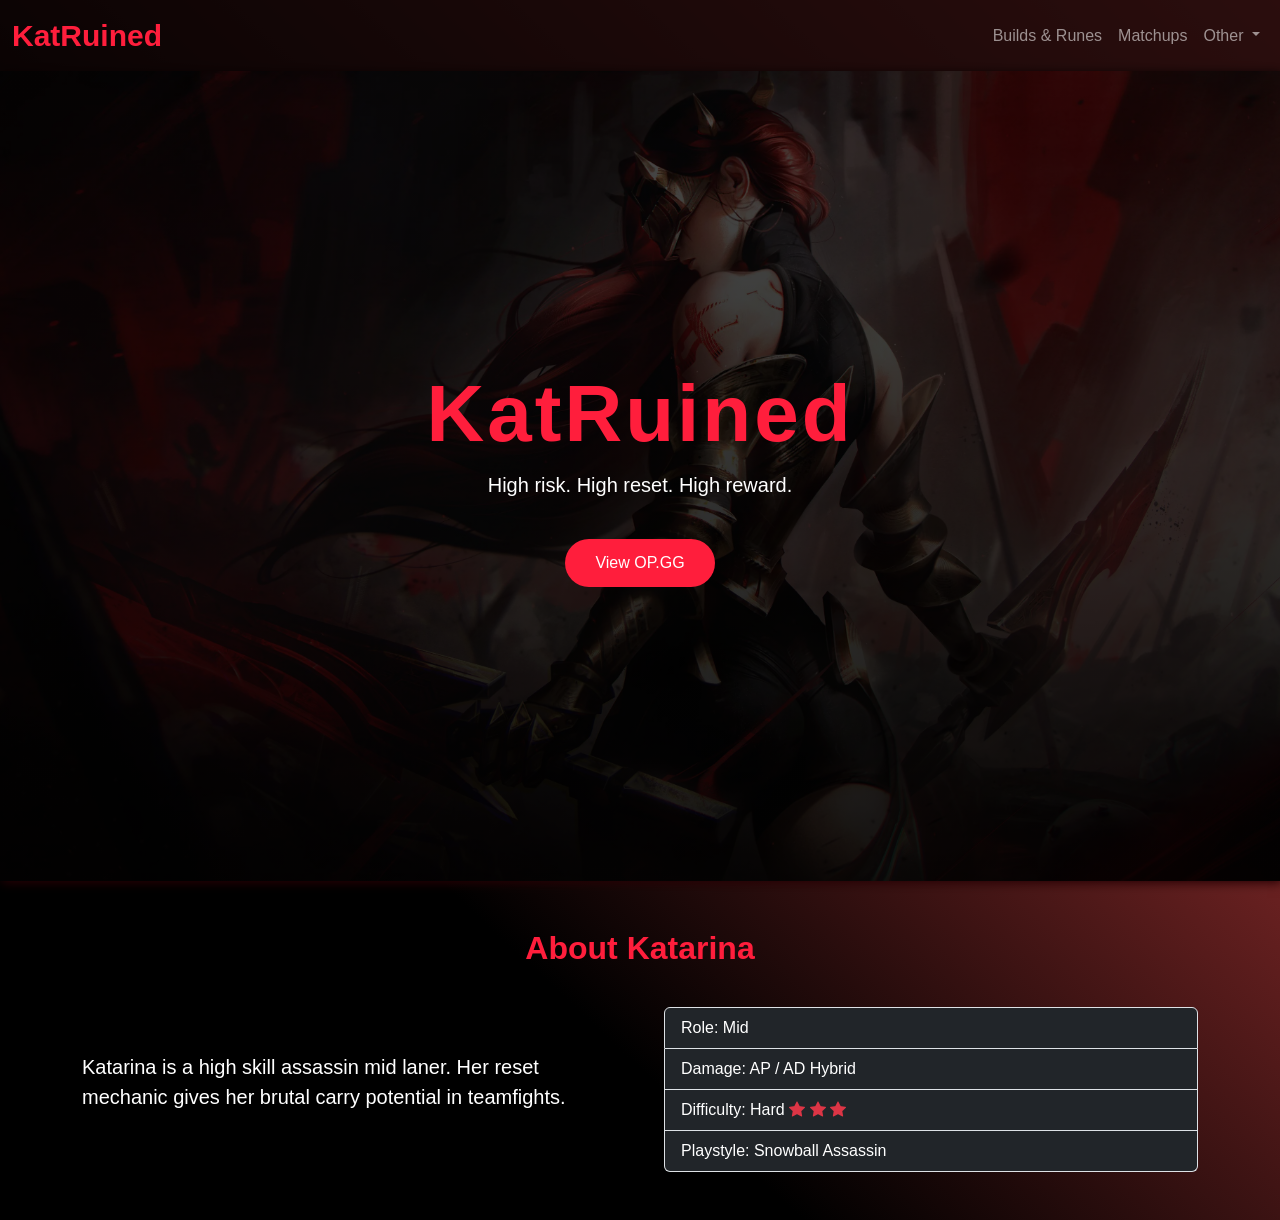
==== index.html @ 9e4fe76f "katarina_guide_website_20260401" ====
<!DOCTYPE html>
<html lang="hu">
<head>
    <meta charset="UTF-8">
    <meta name="viewport" content="width=device-width, initial-scale=1.0">
    <title>KatRuined</title>
    <link href="https://cdn.jsdelivr.net/npm/bootstrap@5.3.8/dist/css/bootstrap.min.css" rel="stylesheet" integrity="sha384-sRIl4kxILFvY47J16cr9ZwB07vP4J8+LH7qKQnuqkuIAvNWLzeN8tE5YBujZqJLB" crossorigin="anonymous">
    <script src="https://cdn.jsdelivr.net/npm/bootstrap@5.3.8/dist/js/bootstrap.bundle.min.js" integrity="sha384-FKyoEForCGlyvwx9Hj09JcYn3nv7wiPVlz7YYwJrWVcXK/BmnVDxM+D2scQbITxI" crossorigin="anonymous"></script>
    <link rel="stylesheet" href="css/index.css">
    <link href="https://cdn.jsdelivr.net/npm/bootstrap-icons@1.11.3/font/bootstrap-icons.css" rel="stylesheet">
</head>
<body>


    <nav class="navbar navbar-expand-lg navbar-dark" style="background: rgba(0, 0, 0, 0.808);">
    <div class="container-fluid">
    <a class="navbar-brand" href="index.html" style="color: #ff1e3c; font-weight: bold; font-size: 30px;">KatRuined</a>
    <button class="navbar-toggler" type="button" data-bs-toggle="collapse" data-bs-target="#navbarSupportedContent" aria-controls="navbarSupportedContent" aria-expanded="false" aria-label="Toggle navigation">
      <span class="navbar-toggler-icon"></span>
    </button>
    <div class="collapse navbar-collapse" id="navbarSupportedContent">
      <ul class="navbar-nav ms-auto">
        <li class="nav-item">
          <a class="nav-link" href="builds and runes.html">Builds & Runes</a>
        </li>
        <li class="nav-item">
          <a class="nav-link" href="matchups.html">Matchups</a>
        </li>
        <li class="nav-item dropdown">
          <a class="nav-link dropdown-toggle" href="#" role="button" data-bs-toggle="dropdown" aria-expanded="false">
            Other
          </a>
          <ul class="dropdown-menu" style="background-color: rgba(46, 0, 0, 0.329);">
            <li><a class="dropdown-item" href="story.html" style="color: white;">Story</a></li>
            <li><a class="dropdown-item" href="skins.html" style="color: white;">Skins</a></li>
          </ul>
        </li>
        
    </div>
    </div>
    </nav>


    <section class="hero">
    <div class="container">
        <h1 class="display-1 fw-bold">KatRuined</h1>
        <p class="lead mb-4">
            High risk. High reset. High reward.
        </p>
        <a href="https://op.gg/lol/summoners/eune/AssassinSIave-1111" class="opgg-btn">View OP.GG</a>
    </div>
    </section>

    <section class="container py-5 fade-in">
    <h2 class="section-title text-center">About Katarina</h2>

    <div class="row g-5 align-items-center">
        <div class="col-md-6">
            <p class="lead">
                Katarina is a high skill assassin mid laner.
                Her reset mechanic gives her brutal carry potential in teamfights.
            </p>
        </div>

        <div class="col-md-6">
            <ul class="list-group list-group-dark">
                <li class="list-group-item bg-dark text-white">
                    Role: Mid
                </li>
                <li class="list-group-item bg-dark text-white">
                    Damage: AP / AD Hybrid
                </li>
                <li class="list-group-item bg-dark text-white">
                    Difficulty: Hard
                    <i class="bi bi-star-fill text-danger"></i>
                    <i class="bi bi-star-fill text-danger"></i>
                    <i class="bi bi-star-fill text-danger"></i>
                </li>
                <li class="list-group-item bg-dark text-white">
                    Playstyle: Snowball Assassin
                </li>
            </ul>
        </div>
    </div>
</section>
</body>
</html>
---- css/index.css ----
*{
    padding: 0;
    margin: 0;
    box-sizing: border-box;
    font-family: Arial, Helvetica, sans-serif;
}

::selection {
  background-color: rgba(255, 0, 0, 0.199);
}

::-moz-selection {
  background-color: rgba(255, 0, 0, 0.199);
}

body {
    background: #000;
    background: linear-gradient(223deg, rgba(0, 0, 0, 1) 0%, rgba(224, 70, 70, 1) 0%, rgba(0, 0, 0, 1) 69%);
    color: white;
    overscroll-behavior: unset;
}


.dropdown-menu .dropdown-item:hover {
    background-color: #ff1e3c;
    color: white;
}
.navbar-dark .navbar-nav .nav-link {
    transition: color 0.3s ease;
}
.navbar-dark .navbar-nav .nav-link:hover {
    color: #ff1e3c;
}

.hero {
    height: 90vh;
    display: flex;
    align-items: center;
    justify-content: center;
    text-align: center;
    background: linear-gradient(
        rgba(0,0,0,0.7),
        rgba(0,0,0,0.9)
    ),url(../img/bg/s64q1q3lsixd1.webp);
    box-shadow: 2px 2px 10px #270004;
    background-size: cover;
    background-position: center;
}

.hero h1 {
    font-weight: bold;
    letter-spacing: 3px;
    color: #ff1e3c;
}

.opgg-btn {
    padding: 12px 30px;
    background: #ff1e3c;
    color: white;
    text-decoration: none;
    border-radius: 30px;
    transition: 0.3s;
    display: inline-block;
    margin-top: 15px;
}

.opgg-btn:hover {
    background: #ff4d6d;
    transform: scale(1.05);
    box-shadow: 3px 3px 5px #5a1421;
}

.section-title {
    color: #ff1e3c;
    margin-bottom: 40px;
    font-weight: bold;
}

.fade-in {
    animation: fadeIn 1.5s ease;
}

@keyframes fadeIn {
    from {
        opacity: 0;
        transform: translateY(30px);
    }
    to {
        opacity: 1;
        transform: translateY(0);
    }
}
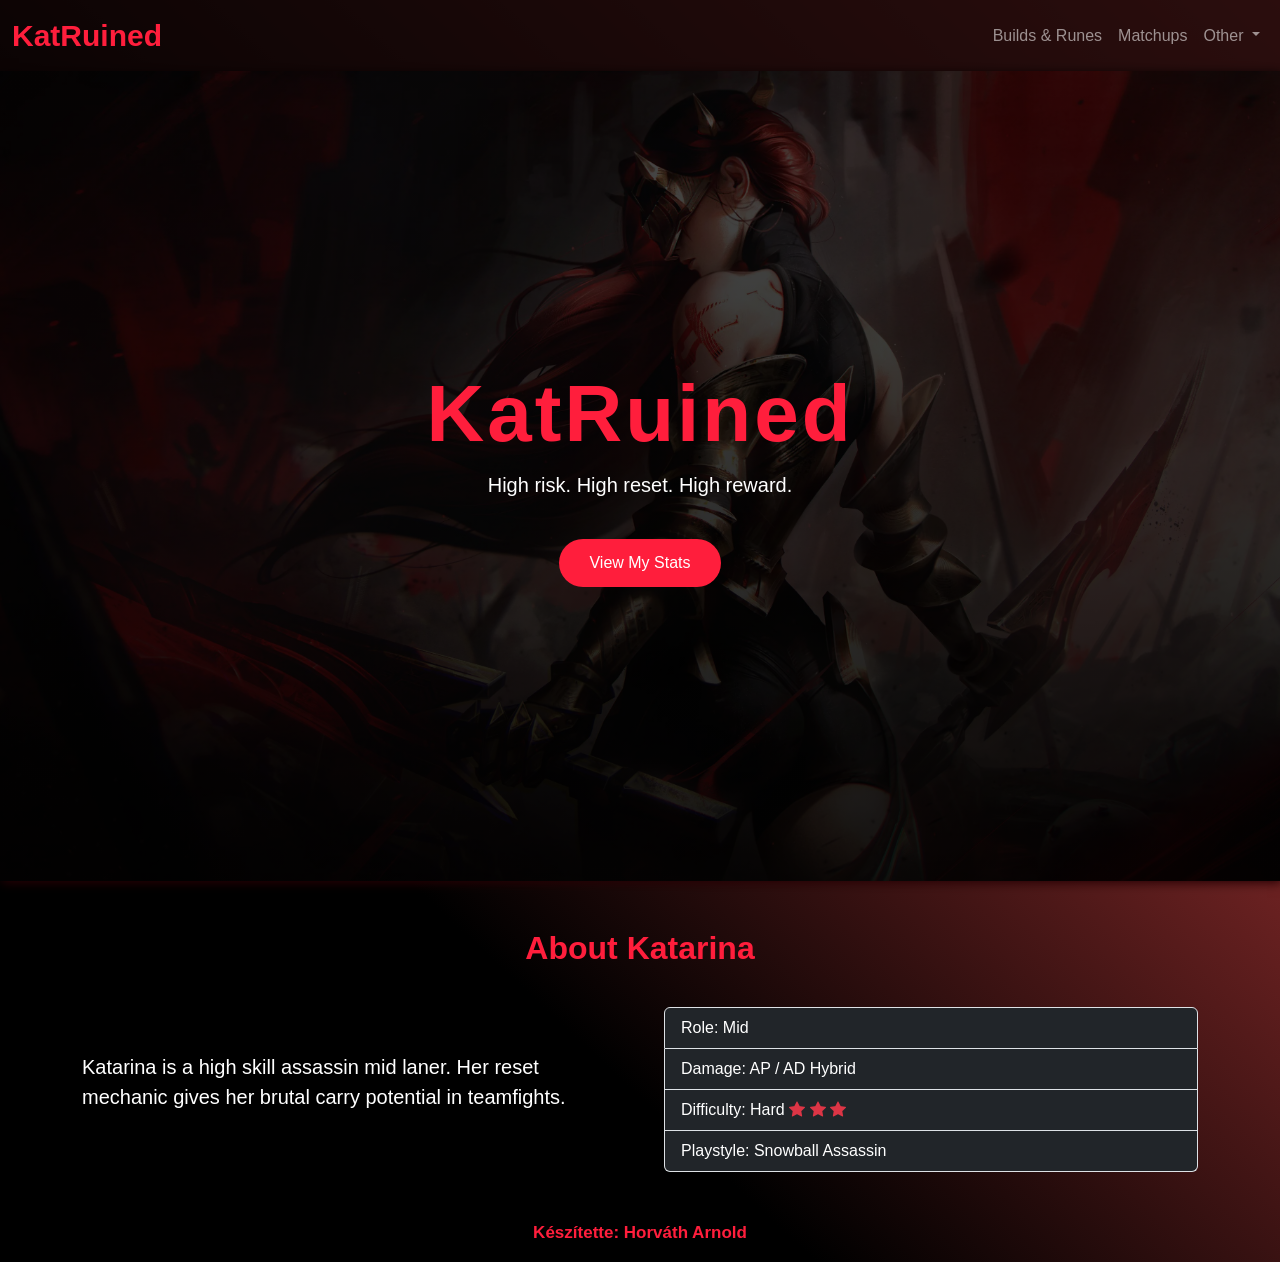
==== commit 98884930: "kicsi_javitas_20260501" ====
--- a/index.html
+++ b/index.html
@@ -47,7 +47,7 @@
         <p class="lead mb-4">
             High risk. High reset. High reward.
         </p>
-        <a href="https://op.gg/lol/summoners/eune/AssassinSIave-1111" class="opgg-btn">View OP.GG</a>
+        <a href="https://www.deeplol.gg/summoner/eun/KatRuined-kryt" target="_blank" class="deeplol">View My Stats</a>
     </div>
     </section>
 
@@ -83,5 +83,11 @@
         </div>
     </div>
 </section>
+
+    <footer>
+        <p>
+            Készítette: Horváth Arnold
+        </p>
+    </footer>
 </body>
 </html>
--- a/css/index.css
+++ b/css/index.css
@@ -5,34 +5,40 @@
     font-family: Arial, Helvetica, sans-serif;
 }
 
-::selection {
+::selection{
   background-color: rgba(255, 0, 0, 0.199);
 }
 
-::-moz-selection {
+::-moz-selection{
   background-color: rgba(255, 0, 0, 0.199);
 }
 
-body {
+body{
     background: #000;
     background: linear-gradient(223deg, rgba(0, 0, 0, 1) 0%, rgba(224, 70, 70, 1) 0%, rgba(0, 0, 0, 1) 69%);
     color: white;
     overscroll-behavior: unset;
 }
 
+footer{
+    text-align: center;
+    font-weight: bold;
+    color: #ff1e3c;
+    font-size: 17px;
+}
 
-.dropdown-menu .dropdown-item:hover {
+.dropdown-menu .dropdown-item:hover{
     background-color: #ff1e3c;
     color: white;
 }
-.navbar-dark .navbar-nav .nav-link {
+.navbar-dark .navbar-nav .nav-link{
     transition: color 0.3s ease;
 }
-.navbar-dark .navbar-nav .nav-link:hover {
+.navbar-dark .navbar-nav .nav-link:hover{
     color: #ff1e3c;
 }
 
-.hero {
+.hero{
     height: 90vh;
     display: flex;
     align-items: center;
@@ -47,13 +53,13 @@
     background-position: center;
 }
 
-.hero h1 {
+.hero h1{
     font-weight: bold;
     letter-spacing: 3px;
     color: #ff1e3c;
 }
 
-.opgg-btn {
+.deeplol{
     padding: 12px 30px;
     background: #ff1e3c;
     color: white;
@@ -64,29 +70,14 @@
     margin-top: 15px;
 }
 
-.opgg-btn:hover {
+.deeplol:hover{
     background: #ff4d6d;
     transform: scale(1.05);
     box-shadow: 3px 3px 5px #5a1421;
 }
 
-.section-title {
+.section-title{
     color: #ff1e3c;
     margin-bottom: 40px;
     font-weight: bold;
 }
-
-.fade-in {
-    animation: fadeIn 1.5s ease;
-}
-
-@keyframes fadeIn {
-    from {
-        opacity: 0;
-        transform: translateY(30px);
-    }
-    to {
-        opacity: 1;
-        transform: translateY(0);
-    }
-}
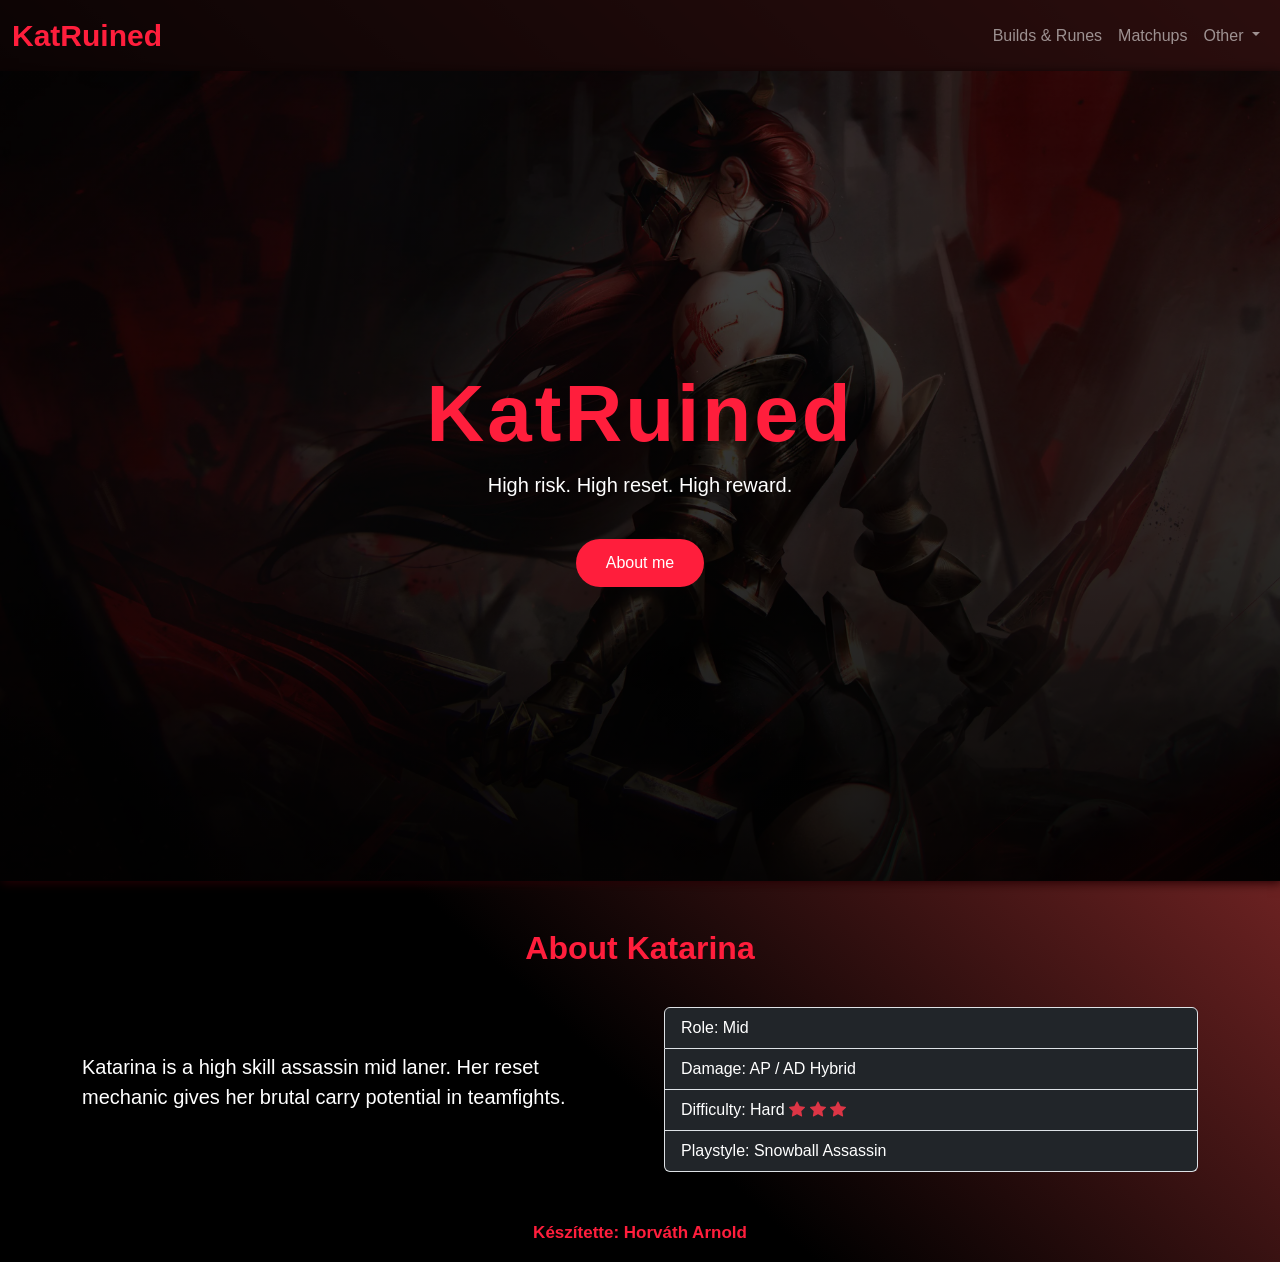
==== commit 910ec901: "javitas_2026_05_04" ====
--- a/index.html
+++ b/index.html
@@ -11,7 +11,6 @@
 </head>
 <body>
 
-
     <nav class="navbar navbar-expand-lg navbar-dark" style="background: rgba(0, 0, 0, 0.808);">
     <div class="container-fluid">
     <a class="navbar-brand" href="index.html" style="color: #ff1e3c; font-weight: bold; font-size: 30px;">KatRuined</a>
@@ -21,7 +20,7 @@
     <div class="collapse navbar-collapse" id="navbarSupportedContent">
       <ul class="navbar-nav ms-auto">
         <li class="nav-item">
-          <a class="nav-link" href="builds and runes.html">Builds & Runes</a>
+          <a class="nav-link" href="builds_and_runes.html">Builds & Runes</a>
         </li>
         <li class="nav-item">
           <a class="nav-link" href="matchups.html">Matchups</a>
@@ -30,6 +29,7 @@
           <a class="nav-link dropdown-toggle" href="#" role="button" data-bs-toggle="dropdown" aria-expanded="false">
             Other
           </a>
+        </ul>
           <ul class="dropdown-menu" style="background-color: rgba(46, 0, 0, 0.329);">
             <li><a class="dropdown-item" href="story.html" style="color: white;">Story</a></li>
             <li><a class="dropdown-item" href="skins.html" style="color: white;">Skins</a></li>
@@ -40,14 +40,13 @@
     </div>
     </nav>
 
-
     <section class="hero">
     <div class="container">
         <h1 class="display-1 fw-bold">KatRuined</h1>
         <p class="lead mb-4">
             High risk. High reset. High reward.
         </p>
-        <a href="https://www.deeplol.gg/summoner/eun/KatRuined-kryt" target="_blank" class="deeplol">View My Stats</a>
+        <a href="me.html" class="deeplol">About me</a>
     </div>
     </section>
 
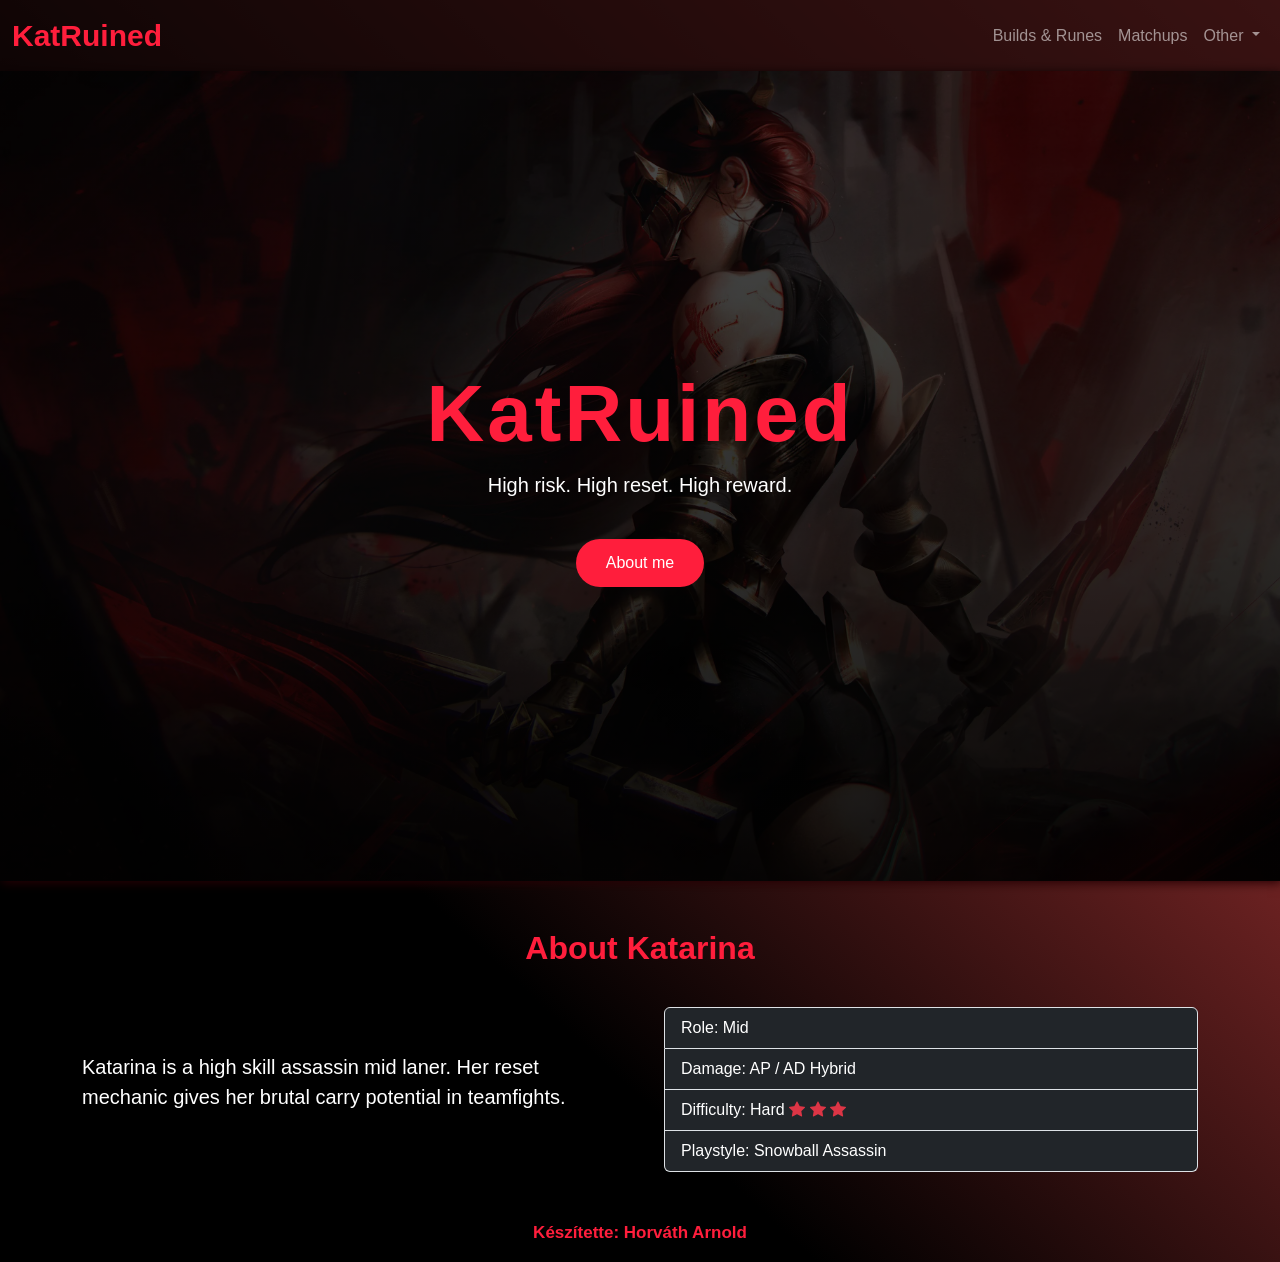
==== commit 7a7f1659: "vegleges" ====
--- a/index.html
+++ b/index.html
@@ -11,7 +11,7 @@
 </head>
 <body>
 
-    <nav class="navbar navbar-expand-lg navbar-dark" style="background: rgba(0, 0, 0, 0.808);">
+    <nav class="navbar navbar-expand-lg navbar-dark" style="background: rgba(0, 0, 0, 0.747);">
     <div class="container-fluid">
     <a class="navbar-brand" href="index.html" style="color: #ff1e3c; font-weight: bold; font-size: 30px;">KatRuined</a>
     <button class="navbar-toggler" type="button" data-bs-toggle="collapse" data-bs-target="#navbarSupportedContent" aria-controls="navbarSupportedContent" aria-expanded="false" aria-label="Toggle navigation">
@@ -20,7 +20,7 @@
     <div class="collapse navbar-collapse" id="navbarSupportedContent">
       <ul class="navbar-nav ms-auto">
         <li class="nav-item">
-          <a class="nav-link" href="builds_and_runes.html">Builds & Runes</a>
+          <a class="nav-link" href="builds and runes.html">Builds & Runes</a>
         </li>
         <li class="nav-item">
           <a class="nav-link" href="matchups.html">Matchups</a>
@@ -29,8 +29,7 @@
           <a class="nav-link dropdown-toggle" href="#" role="button" data-bs-toggle="dropdown" aria-expanded="false">
             Other
           </a>
-        </ul>
-          <ul class="dropdown-menu" style="background-color: rgba(46, 0, 0, 0.329);">
+           <ul class="dropdown-menu" style="background-color: rgba(46, 0, 0, 0.329);">
             <li><a class="dropdown-item" href="story.html" style="color: white;">Story</a></li>
             <li><a class="dropdown-item" href="skins.html" style="color: white;">Skins</a></li>
           </ul>
